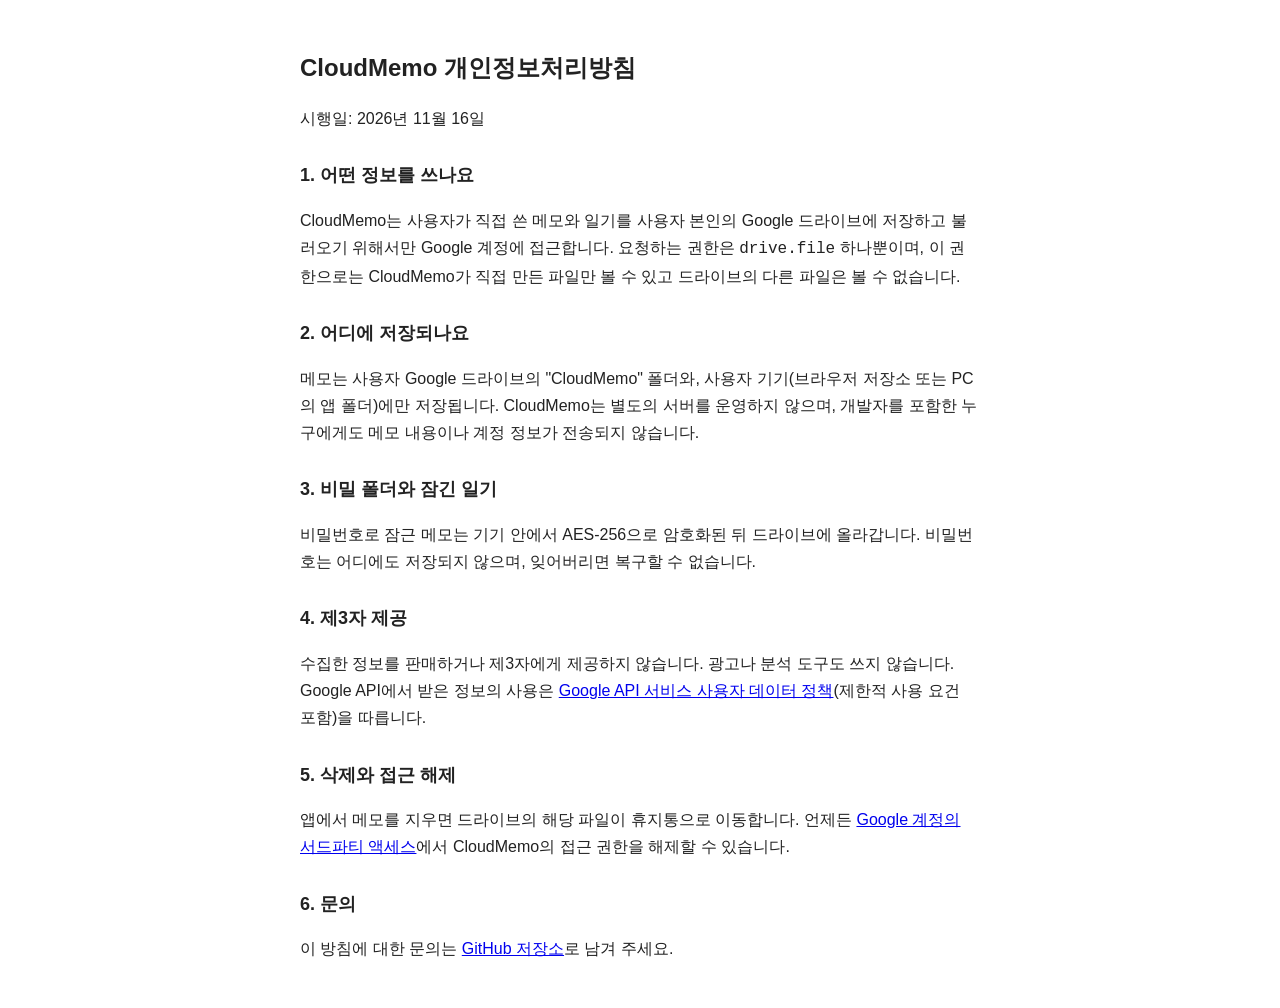
==== privacy.html @ 8c0b6e41 "Add privacy policy page" ====
<!doctype html>
<html lang="ko">
<head>
<meta charset="utf-8">
<meta name="viewport" content="width=device-width, initial-scale=1">
<title>CloudMemo 개인정보처리방침</title>
<style>
  body { font: 16px/1.7 -apple-system, "Segoe UI", "Malgun Gothic", sans-serif; max-width: 680px; margin: 0 auto; padding: 32px 16px; color: #222; background: #fff; }
  h1 { font-size: 24px; } h2 { font-size: 18px; margin-top: 28px; }
  @media (prefers-color-scheme: dark) { body { color: #ddd; background: #1c1c1e; } a { color: #8ab4f8; } }
</style>
</head>
<body>
<h1>CloudMemo 개인정보처리방침</h1>
<p>시행일: 2026년 11월 16일</p>

<h2>1. 어떤 정보를 쓰나요</h2>
<p>CloudMemo는 사용자가 직접 쓴 메모와 일기를 사용자 본인의 Google 드라이브에 저장하고 불러오기 위해서만 Google 계정에 접근합니다.
요청하는 권한은 <code>drive.file</code> 하나뿐이며, 이 권한으로는 CloudMemo가 직접 만든 파일만 볼 수 있고 드라이브의 다른 파일은 볼 수 없습니다.</p>

<h2>2. 어디에 저장되나요</h2>
<p>메모는 사용자 Google 드라이브의 "CloudMemo" 폴더와, 사용자 기기(브라우저 저장소 또는 PC의 앱 폴더)에만 저장됩니다.
CloudMemo는 별도의 서버를 운영하지 않으며, 개발자를 포함한 누구에게도 메모 내용이나 계정 정보가 전송되지 않습니다.</p>

<h2>3. 비밀 폴더와 잠긴 일기</h2>
<p>비밀번호로 잠근 메모는 기기 안에서 AES-256으로 암호화된 뒤 드라이브에 올라갑니다. 비밀번호는 어디에도 저장되지 않으며, 잊어버리면 복구할 수 없습니다.</p>

<h2>4. 제3자 제공</h2>
<p>수집한 정보를 판매하거나 제3자에게 제공하지 않습니다. 광고나 분석 도구도 쓰지 않습니다.
Google API에서 받은 정보의 사용은 <a href="https://developers.google.com/terms/api-services-user-data-policy">Google API 서비스 사용자 데이터 정책</a>(제한적 사용 요건 포함)을 따릅니다.</p>

<h2>5. 삭제와 접근 해제</h2>
<p>앱에서 메모를 지우면 드라이브의 해당 파일이 휴지통으로 이동합니다. 언제든 <a href="https://myaccount.google.com/permissions">Google 계정의 서드파티 액세스</a>에서 CloudMemo의 접근 권한을 해제할 수 있습니다.</p>

<h2>6. 문의</h2>
<p>이 방침에 대한 문의는 <a href="https://github.com/aengsso/cloudmemo/issues">GitHub 저장소</a>로 남겨 주세요.</p>
</body>
</html>
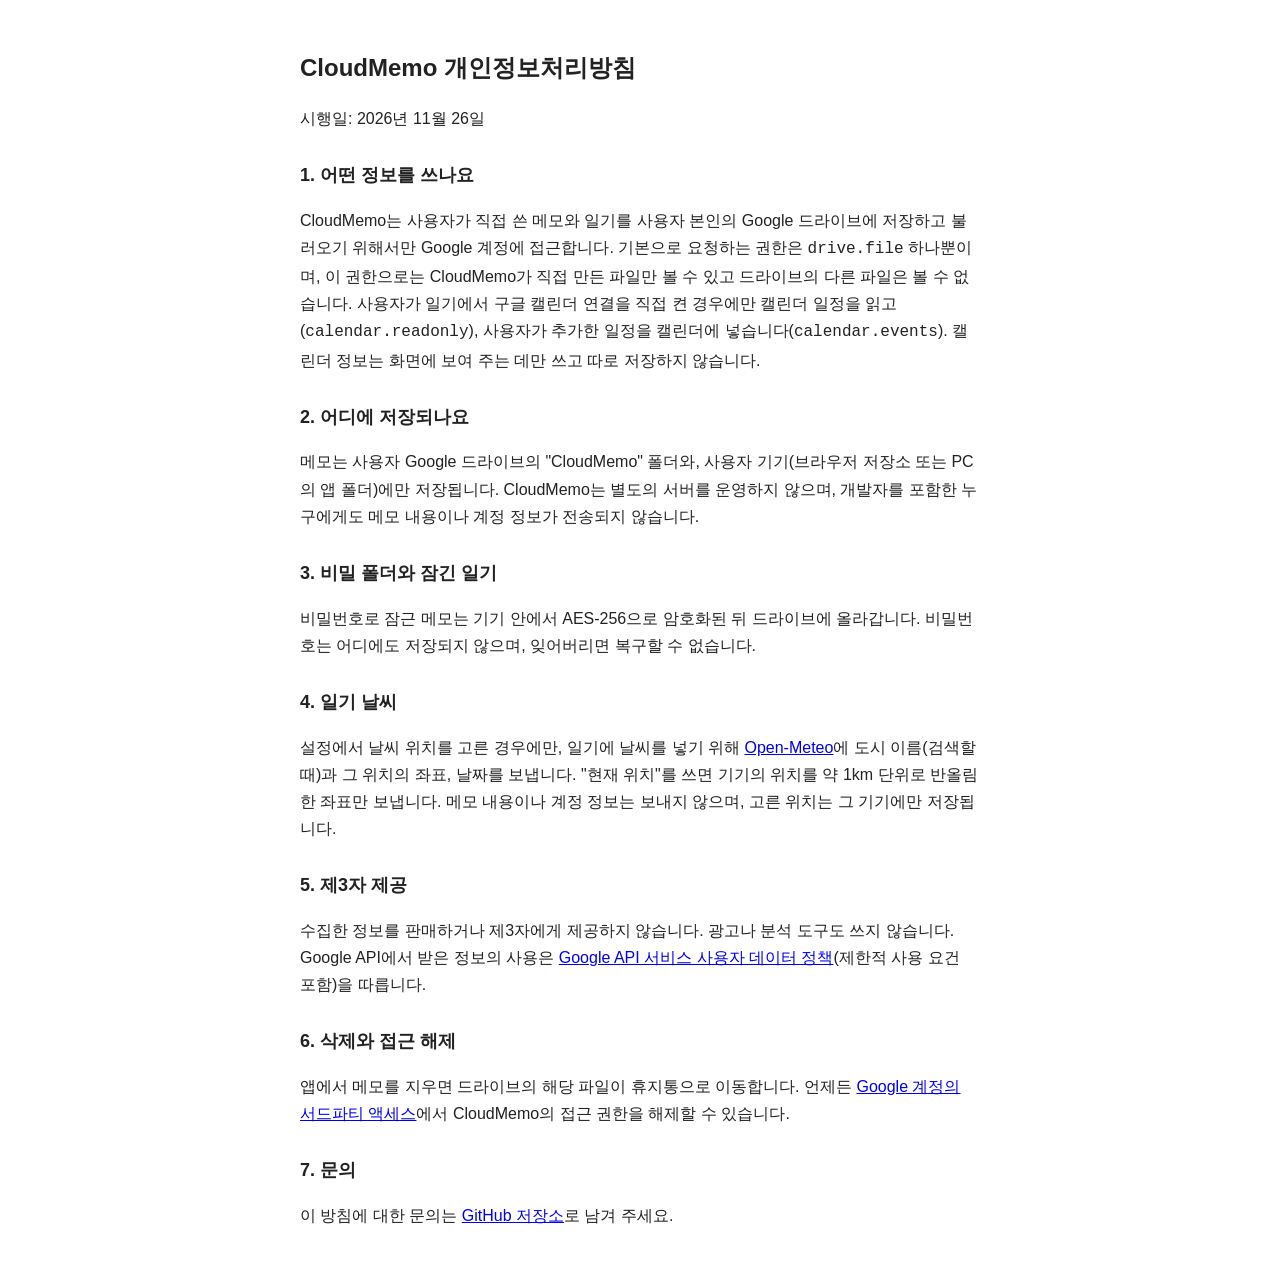
==== commit f98486d0: "v54: diary weather" ====
--- a/privacy.html
+++ b/privacy.html
@@ -1,38 +1,43 @@
-<!doctype html>
-<html lang="ko">
-<head>
-<meta charset="utf-8">
-<meta name="viewport" content="width=device-width, initial-scale=1">
-<title>CloudMemo 개인정보처리방침</title>
-<style>
-  body { font: 16px/1.7 -apple-system, "Segoe UI", "Malgun Gothic", sans-serif; max-width: 680px; margin: 0 auto; padding: 32px 16px; color: #222; background: #fff; }
-  h1 { font-size: 24px; } h2 { font-size: 18px; margin-top: 28px; }
-  @media (prefers-color-scheme: dark) { body { color: #ddd; background: #1c1c1e; } a { color: #8ab4f8; } }
-</style>
-</head>
-<body>
-<h1>CloudMemo 개인정보처리방침</h1>
-<p>시행일: 2026년 11월 16일</p>
-
-<h2>1. 어떤 정보를 쓰나요</h2>
-<p>CloudMemo는 사용자가 직접 쓴 메모와 일기를 사용자 본인의 Google 드라이브에 저장하고 불러오기 위해서만 Google 계정에 접근합니다.
-요청하는 권한은 <code>drive.file</code> 하나뿐이며, 이 권한으로는 CloudMemo가 직접 만든 파일만 볼 수 있고 드라이브의 다른 파일은 볼 수 없습니다.</p>
-
-<h2>2. 어디에 저장되나요</h2>
-<p>메모는 사용자 Google 드라이브의 "CloudMemo" 폴더와, 사용자 기기(브라우저 저장소 또는 PC의 앱 폴더)에만 저장됩니다.
-CloudMemo는 별도의 서버를 운영하지 않으며, 개발자를 포함한 누구에게도 메모 내용이나 계정 정보가 전송되지 않습니다.</p>
-
-<h2>3. 비밀 폴더와 잠긴 일기</h2>
-<p>비밀번호로 잠근 메모는 기기 안에서 AES-256으로 암호화된 뒤 드라이브에 올라갑니다. 비밀번호는 어디에도 저장되지 않으며, 잊어버리면 복구할 수 없습니다.</p>
-
-<h2>4. 제3자 제공</h2>
-<p>수집한 정보를 판매하거나 제3자에게 제공하지 않습니다. 광고나 분석 도구도 쓰지 않습니다.
-Google API에서 받은 정보의 사용은 <a href="https://developers.google.com/terms/api-services-user-data-policy">Google API 서비스 사용자 데이터 정책</a>(제한적 사용 요건 포함)을 따릅니다.</p>
-
-<h2>5. 삭제와 접근 해제</h2>
-<p>앱에서 메모를 지우면 드라이브의 해당 파일이 휴지통으로 이동합니다. 언제든 <a href="https://myaccount.google.com/permissions">Google 계정의 서드파티 액세스</a>에서 CloudMemo의 접근 권한을 해제할 수 있습니다.</p>
-
-<h2>6. 문의</h2>
-<p>이 방침에 대한 문의는 <a href="https://github.com/aengsso/cloudmemo/issues">GitHub 저장소</a>로 남겨 주세요.</p>
-</body>
-</html>
+<!doctype html>
+<html lang="ko">
+<head>
+<meta charset="utf-8">
+<meta name="viewport" content="width=device-width, initial-scale=1">
+<title>CloudMemo 개인정보처리방침</title>
+<style>
+  body { font: 16px/1.7 -apple-system, "Segoe UI", "Malgun Gothic", sans-serif; max-width: 680px; margin: 0 auto; padding: 32px 16px; color: #222; background: #fff; }
+  h1 { font-size: 24px; } h2 { font-size: 18px; margin-top: 28px; }
+  @media (prefers-color-scheme: dark) { body { color: #ddd; background: #1c1c1e; } a { color: #8ab4f8; } }
+</style>
+</head>
+<body>
+<h1>CloudMemo 개인정보처리방침</h1>
+<p>시행일: 2026년 11월 26일</p>
+
+<h2>1. 어떤 정보를 쓰나요</h2>
+<p>CloudMemo는 사용자가 직접 쓴 메모와 일기를 사용자 본인의 Google 드라이브에 저장하고 불러오기 위해서만 Google 계정에 접근합니다.
+기본으로 요청하는 권한은 <code>drive.file</code> 하나뿐이며, 이 권한으로는 CloudMemo가 직접 만든 파일만 볼 수 있고 드라이브의 다른 파일은 볼 수 없습니다.
+사용자가 일기에서 구글 캘린더 연결을 직접 켠 경우에만 캘린더 일정을 읽고(<code>calendar.readonly</code>), 사용자가 추가한 일정을 캘린더에 넣습니다(<code>calendar.events</code>). 캘린더 정보는 화면에 보여 주는 데만 쓰고 따로 저장하지 않습니다.</p>
+
+<h2>2. 어디에 저장되나요</h2>
+<p>메모는 사용자 Google 드라이브의 "CloudMemo" 폴더와, 사용자 기기(브라우저 저장소 또는 PC의 앱 폴더)에만 저장됩니다.
+CloudMemo는 별도의 서버를 운영하지 않으며, 개발자를 포함한 누구에게도 메모 내용이나 계정 정보가 전송되지 않습니다.</p>
+
+<h2>3. 비밀 폴더와 잠긴 일기</h2>
+<p>비밀번호로 잠근 메모는 기기 안에서 AES-256으로 암호화된 뒤 드라이브에 올라갑니다. 비밀번호는 어디에도 저장되지 않으며, 잊어버리면 복구할 수 없습니다.</p>
+
+<h2>4. 일기 날씨</h2>
+<p>설정에서 날씨 위치를 고른 경우에만, 일기에 날씨를 넣기 위해 <a href="https://open-meteo.com/">Open-Meteo</a>에 도시 이름(검색할 때)과 그 위치의 좌표, 날짜를 보냅니다.
+"현재 위치"를 쓰면 기기의 위치를 약 1km 단위로 반올림한 좌표만 보냅니다. 메모 내용이나 계정 정보는 보내지 않으며, 고른 위치는 그 기기에만 저장됩니다.</p>
+
+<h2>5. 제3자 제공</h2>
+<p>수집한 정보를 판매하거나 제3자에게 제공하지 않습니다. 광고나 분석 도구도 쓰지 않습니다.
+Google API에서 받은 정보의 사용은 <a href="https://developers.google.com/terms/api-services-user-data-policy">Google API 서비스 사용자 데이터 정책</a>(제한적 사용 요건 포함)을 따릅니다.</p>
+
+<h2>6. 삭제와 접근 해제</h2>
+<p>앱에서 메모를 지우면 드라이브의 해당 파일이 휴지통으로 이동합니다. 언제든 <a href="https://myaccount.google.com/permissions">Google 계정의 서드파티 액세스</a>에서 CloudMemo의 접근 권한을 해제할 수 있습니다.</p>
+
+<h2>7. 문의</h2>
+<p>이 방침에 대한 문의는 <a href="https://github.com/aengsso/cloudmemo/issues">GitHub 저장소</a>로 남겨 주세요.</p>
+</body>
+</html>
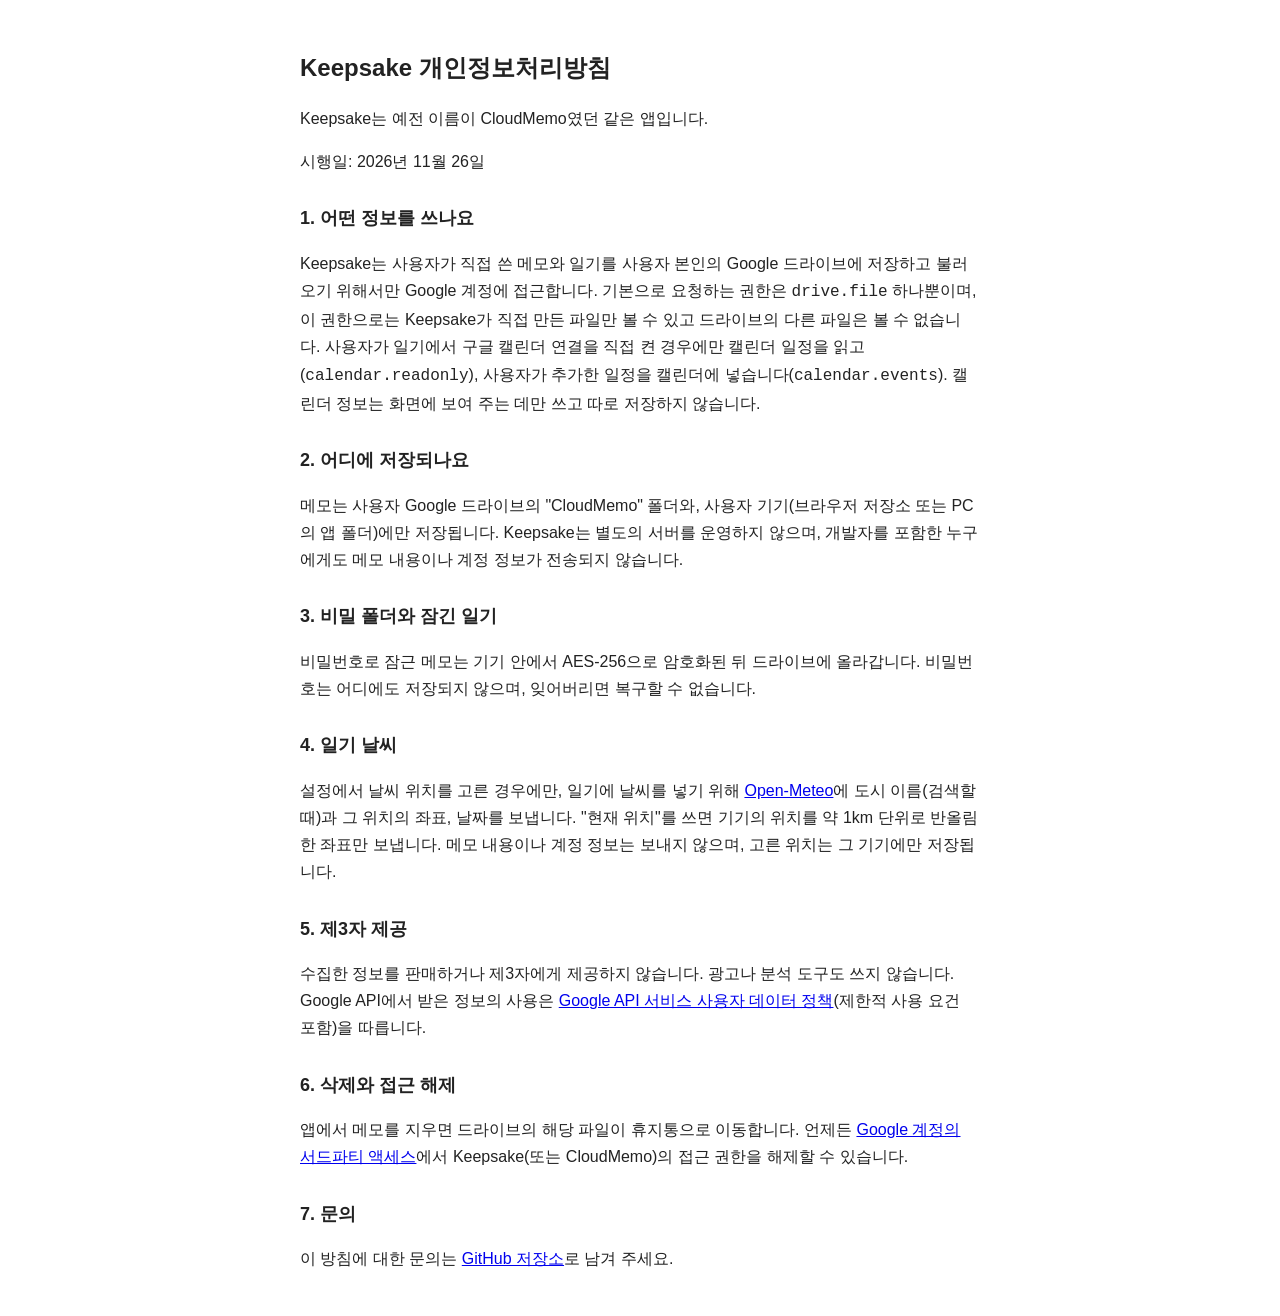
==== commit 1f46132b: "v93: Keepsake name, airmail theme, new icon" ====
--- a/privacy.html
+++ b/privacy.html
@@ -3,7 +3,7 @@
 <head>
 <meta charset="utf-8">
 <meta name="viewport" content="width=device-width, initial-scale=1">
-<title>CloudMemo 개인정보처리방침</title>
+<title>Keepsake 개인정보처리방침</title>
 <style>
   body { font: 16px/1.7 -apple-system, "Segoe UI", "Malgun Gothic", sans-serif; max-width: 680px; margin: 0 auto; padding: 32px 16px; color: #222; background: #fff; }
   h1 { font-size: 24px; } h2 { font-size: 18px; margin-top: 28px; }
@@ -11,17 +11,18 @@
 </style>
 </head>
 <body>
-<h1>CloudMemo 개인정보처리방침</h1>
+<h1>Keepsake 개인정보처리방침</h1>
+<p>Keepsake는 예전 이름이 CloudMemo였던 같은 앱입니다.</p>
 <p>시행일: 2026년 11월 26일</p>
 
 <h2>1. 어떤 정보를 쓰나요</h2>
-<p>CloudMemo는 사용자가 직접 쓴 메모와 일기를 사용자 본인의 Google 드라이브에 저장하고 불러오기 위해서만 Google 계정에 접근합니다.
-기본으로 요청하는 권한은 <code>drive.file</code> 하나뿐이며, 이 권한으로는 CloudMemo가 직접 만든 파일만 볼 수 있고 드라이브의 다른 파일은 볼 수 없습니다.
+<p>Keepsake는 사용자가 직접 쓴 메모와 일기를 사용자 본인의 Google 드라이브에 저장하고 불러오기 위해서만 Google 계정에 접근합니다.
+기본으로 요청하는 권한은 <code>drive.file</code> 하나뿐이며, 이 권한으로는 Keepsake가 직접 만든 파일만 볼 수 있고 드라이브의 다른 파일은 볼 수 없습니다.
 사용자가 일기에서 구글 캘린더 연결을 직접 켠 경우에만 캘린더 일정을 읽고(<code>calendar.readonly</code>), 사용자가 추가한 일정을 캘린더에 넣습니다(<code>calendar.events</code>). 캘린더 정보는 화면에 보여 주는 데만 쓰고 따로 저장하지 않습니다.</p>
 
 <h2>2. 어디에 저장되나요</h2>
 <p>메모는 사용자 Google 드라이브의 "CloudMemo" 폴더와, 사용자 기기(브라우저 저장소 또는 PC의 앱 폴더)에만 저장됩니다.
-CloudMemo는 별도의 서버를 운영하지 않으며, 개발자를 포함한 누구에게도 메모 내용이나 계정 정보가 전송되지 않습니다.</p>
+Keepsake는 별도의 서버를 운영하지 않으며, 개발자를 포함한 누구에게도 메모 내용이나 계정 정보가 전송되지 않습니다.</p>
 
 <h2>3. 비밀 폴더와 잠긴 일기</h2>
 <p>비밀번호로 잠근 메모는 기기 안에서 AES-256으로 암호화된 뒤 드라이브에 올라갑니다. 비밀번호는 어디에도 저장되지 않으며, 잊어버리면 복구할 수 없습니다.</p>
@@ -35,7 +36,7 @@
 Google API에서 받은 정보의 사용은 <a href="https://developers.google.com/terms/api-services-user-data-policy">Google API 서비스 사용자 데이터 정책</a>(제한적 사용 요건 포함)을 따릅니다.</p>
 
 <h2>6. 삭제와 접근 해제</h2>
-<p>앱에서 메모를 지우면 드라이브의 해당 파일이 휴지통으로 이동합니다. 언제든 <a href="https://myaccount.google.com/permissions">Google 계정의 서드파티 액세스</a>에서 CloudMemo의 접근 권한을 해제할 수 있습니다.</p>
+<p>앱에서 메모를 지우면 드라이브의 해당 파일이 휴지통으로 이동합니다. 언제든 <a href="https://myaccount.google.com/permissions">Google 계정의 서드파티 액세스</a>에서 Keepsake(또는 CloudMemo)의 접근 권한을 해제할 수 있습니다.</p>
 
 <h2>7. 문의</h2>
 <p>이 방침에 대한 문의는 <a href="https://github.com/aengsso/cloudmemo/issues">GitHub 저장소</a>로 남겨 주세요.</p>
